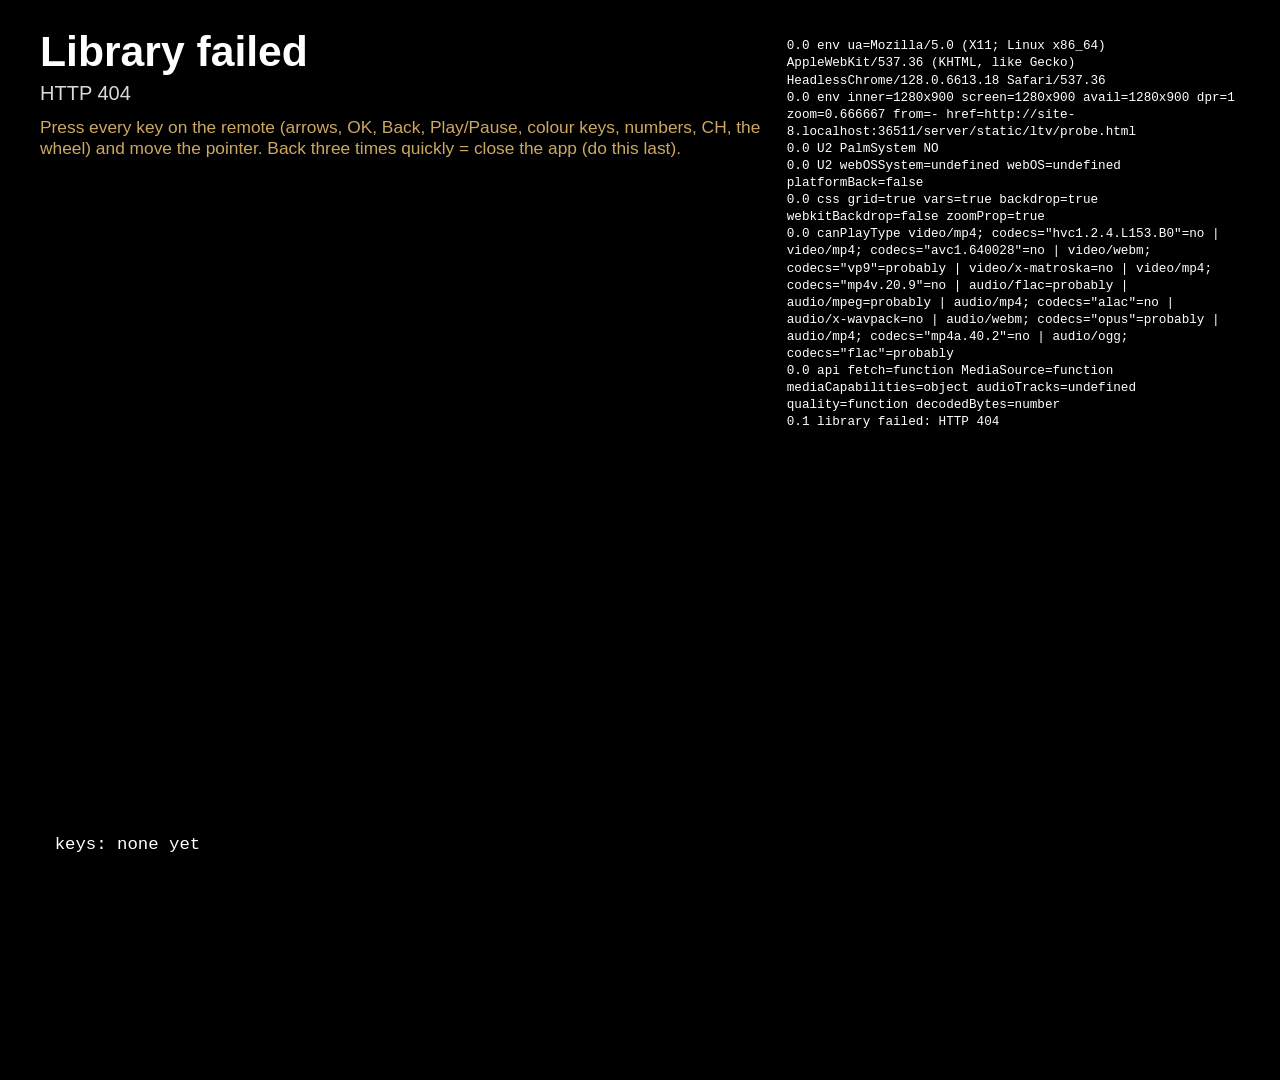
==== server/static/ltv/index.html @ d9e5473e "LTVPlayer P2: launcher IPK source (ltv/launcher: checks the server, one journal line, opens /static/" ====
<!doctype html>
<html>
<head>
<meta charset="utf-8">
<title>LTVPlayer</title>
<script>
// Until the app exists (phase P3) the launcher's target forwards to the device probe.
location.replace("probe.html" + location.search);
</script>
</head>
<body style="background:#0b0716"></body>
</html>
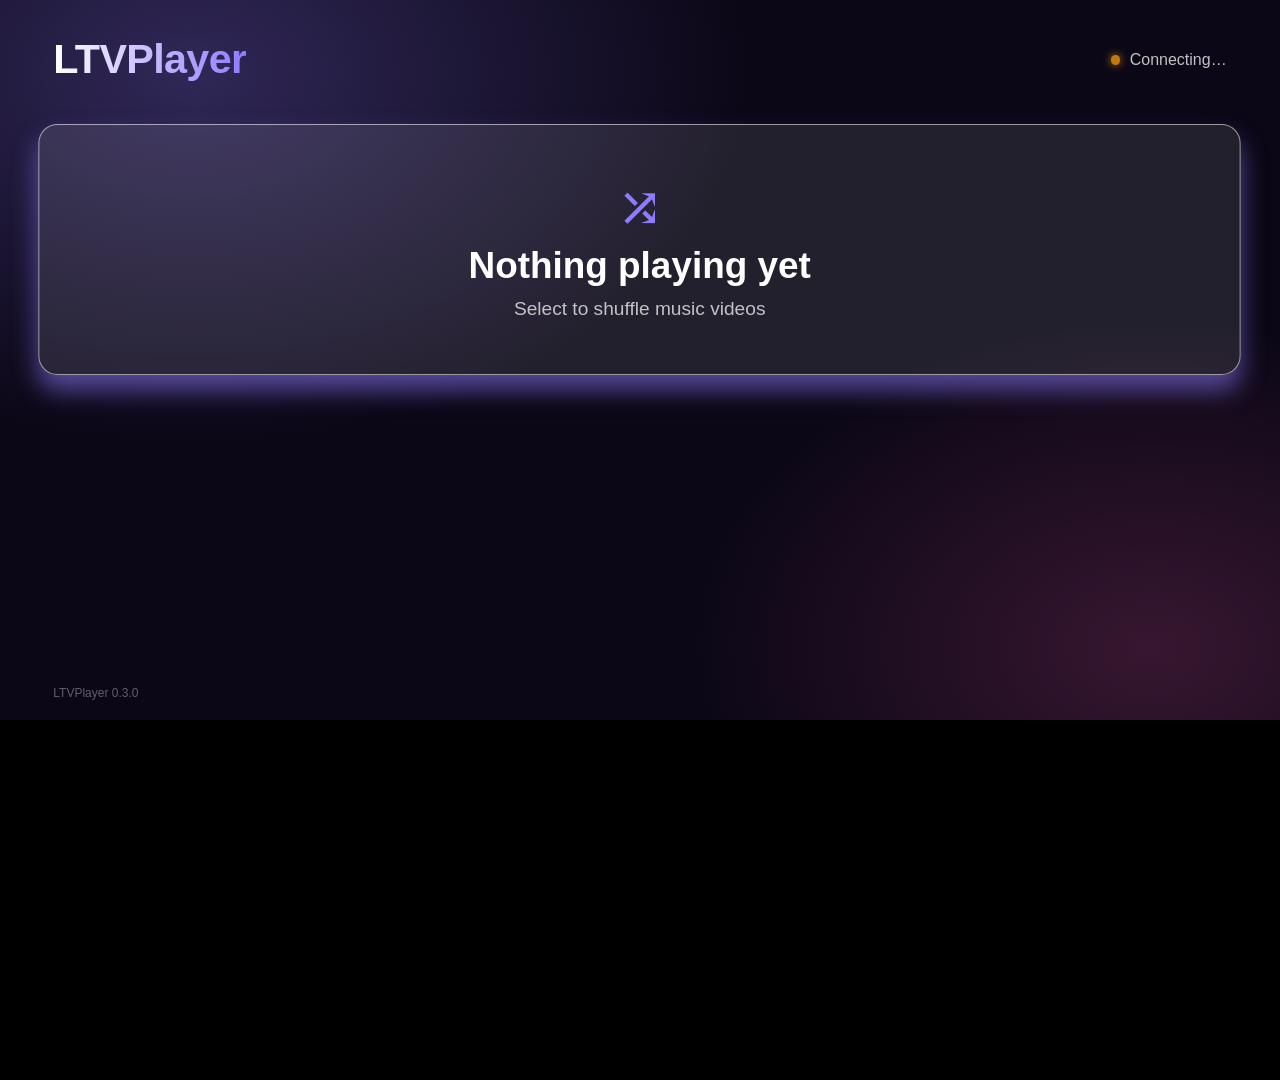
==== commit b46950c6: "LTVPlayer P3 (app 0.3.0): player engine + plain player screen. static/ltv/index.html is now the app " ====
--- a/server/static/ltv/index.html
+++ b/server/static/ltv/index.html
@@ -1,12 +1,17 @@
 <!doctype html>
-<html>
+<html lang="en">
 <head>
 <meta charset="utf-8">
+<meta name="viewport" content="width=1920, height=1080">
 <title>LTVPlayer</title>
-<script>
-// Until the app exists (phase P3) the launcher's target forwards to the device probe.
-location.replace("probe.html" + location.search);
-</script>
+<link rel="stylesheet" href="app.css">
+<script type="module" src="app.js"></script>
 </head>
-<body style="background:#0b0716"></body>
+<body>
+<video id="v" preload="auto" playsinline></video>
+<section id="player" class="screen"></section>
+<section id="home" class="screen"></section>
+<div id="capsule"></div>
+<div id="pill">Reconnecting…</div>
+</body>
 </html>
--- a/server/static/ltv/app.css
+++ b/server/static/ltv/app.css
@@ -0,0 +1,111 @@
+/* LTVPlayer, phase P3: plain Home + player on the 1920 x 1080 grid (plan 10.1). Animations use transform / opacity
+   only (plan 11.3). The Aurora design system, font and backdrop come in P4. */
+
+:root {
+  --ink: #fff;
+  --accent: #8f7bff;
+  --page: #0b0716;
+  font-family: "Nunito", "Varela Round", "Segoe UI", "Helvetica Neue", Arial, sans-serif;
+}
+
+* { box-sizing: border-box; margin: 0; padding: 0; }
+
+html, body {
+  width: 1920px; height: 1080px; overflow: hidden;
+  background: #000; color: var(--ink);
+  cursor: default; user-select: none;
+}
+
+#v {
+  position: fixed; left: 0; top: 0; width: 1920px; height: 1080px;
+  object-fit: contain; background: #000; z-index: 0;
+}
+
+.screen { position: fixed; inset: 0; width: 1920px; height: 1080px; z-index: 10; opacity: 0; visibility: hidden;
+          transition: opacity .25s ease, visibility 0s linear .25s; }
+body[data-screen="home"] #home, body[data-screen="player"] #player {
+  opacity: 1; visibility: visible; transition: opacity .25s ease, visibility 0s;
+}
+
+/* ---------------------------------------------------------------- Home (P3) */
+#home {
+  background:
+    radial-gradient(1200px 800px at 15% 10%, rgba(143, 123, 255, .28), transparent 70%),
+    radial-gradient(1000px 700px at 90% 90%, rgba(255, 92, 168, .18), transparent 70%),
+    var(--page);
+  padding: 40px 80px 70px;
+}
+.h-head { display: flex; align-items: center; justify-content: space-between; height: 100px; }
+.h-word {
+  font-size: 62px; font-weight: 900; letter-spacing: -1px;
+  background: linear-gradient(90deg, #fff, var(--accent)); -webkit-background-clip: text; background-clip: text; color: transparent;
+}
+.h-pill { display: flex; align-items: center; gap: 14px; font-size: 24px; opacity: .75; }
+.h-dot { width: 14px; height: 14px; border-radius: 50%; background: #ff9f0a; box-shadow: 0 0 12px #ff9f0a; }
+#home.online .h-dot { background: #30d158; box-shadow: 0 0 12px #30d158; }
+
+.h-card {
+  position: relative; margin-top: 50px; width: 1760px; height: 368px; border-radius: 28px; padding: 34px;
+  background: rgba(255, 255, 255, .10); border: 1px solid rgba(255, 255, 255, .14);
+  box-shadow: 0 8px 12px rgba(0, 0, 0, .35);
+}
+.h-card.focused { transform: scale(1.025); border: 2px solid rgba(255, 255, 255, .55);
+                  box-shadow: 0 22px 36px rgba(143, 123, 255, .55); }
+.h-empty { display: flex; flex-direction: column; align-items: center; justify-content: center; height: 100%; gap: 14px; }
+.h-shuffle { font-size: 80px; color: var(--accent); line-height: 1; }
+.h-etitle { font-size: 54px; font-weight: 800; }
+.h-esub { font-size: 28px; opacity: .72; }
+.h-now { display: none; height: 100%; gap: 40px; align-items: center; }
+#home.has-item .h-empty { display: none; }
+#home.has-item .h-now { display: flex; }
+.h-art { width: 533px; height: 300px; object-fit: cover; border-radius: 22px; background: rgba(255, 255, 255, .06); flex: none; }
+#home.song .h-art { width: 300px; }
+.h-text { flex: 1; min-width: 0; }
+.h-eyebrow { font-size: 22px; font-weight: 800; letter-spacing: 4px; color: var(--accent); }
+.h-title { font-size: 58px; font-weight: 800; line-height: 1.1; margin-top: 12px;
+           display: -webkit-box; -webkit-line-clamp: 2; -webkit-box-orient: vertical; overflow: hidden; }
+.h-artist { font-size: 28px; opacity: .72; margin-top: 8px; white-space: nowrap; overflow: hidden; text-overflow: ellipsis; }
+.h-prog { width: 640px; height: 7px; border-radius: 4px; background: rgba(255, 255, 255, .18); margin-top: 26px; overflow: hidden; }
+.h-fill { width: 100%; height: 100%; background: var(--accent); transform-origin: left; transform: scaleX(0); }
+.h-times { width: 640px; display: flex; justify-content: space-between; font-size: 22px; opacity: .6; margin-top: 10px; }
+.h-version { position: absolute; left: 80px; bottom: 30px; font-size: 18px; opacity: .35; }
+
+/* ---------------------------------------------------------------- Player (P3) */
+#player { background: transparent; }
+.p-cover { display: none; position: absolute; inset: 0; background: var(--page); align-items: flex-start; justify-content: center;
+           padding-top: 90px; }
+#player.song .p-cover { display: flex; }
+.p-cover img { width: 640px; height: 640px; object-fit: cover; border-radius: 30px;
+               box-shadow: 0 30px 80px rgba(143, 123, 255, .45); }
+.p-overlay { position: absolute; left: 0; right: 0; bottom: 0; height: 410px; opacity: 0; transition: opacity .35s ease; }
+#player.ov .p-overlay { opacity: 1; }
+.p-scrim { position: absolute; inset: 0; background: linear-gradient(to bottom, transparent, rgba(0, 0, 0, .78) 55%); }
+.p-info { position: absolute; left: 80px; right: 80px; bottom: 170px; display: flex; align-items: flex-end; gap: 30px; }
+.p-thumb { height: 120px; max-width: 213px; border-radius: 14px; object-fit: cover; flex: none; }
+#player.song .p-thumb { display: none; }
+.p-text { flex: 1; min-width: 0; }
+.p-title { font-size: 44px; font-weight: 800; white-space: nowrap; overflow: hidden; text-overflow: ellipsis; }
+.p-artist { font-size: 28px; opacity: .8; margin-top: 6px; white-space: nowrap; overflow: hidden; text-overflow: ellipsis; }
+.p-badges { margin-top: 12px; display: flex; gap: 10px; flex-wrap: nowrap; overflow: hidden; height: 36px; }
+.chip { font-size: 20px; font-weight: 700; padding: 4px 14px; border-radius: 10px; background: rgba(255, 255, 255, .16); white-space: nowrap; }
+.p-state { font-size: 48px; width: 70px; text-align: center; opacity: .9; }
+.p-bar { position: absolute; left: 80px; width: 1760px; bottom: 120px; height: 8px; border-radius: 4px; background: rgba(255, 255, 255, .22); }
+.p-fill { position: absolute; inset: 0; border-radius: 4px; background: var(--accent); transform-origin: left; transform: scaleX(0);
+          box-shadow: 0 0 14px rgba(143, 123, 255, .8); }
+.p-knob { position: absolute; left: -9px; top: -5px; width: 18px; height: 18px; border-radius: 50%; background: #fff; }
+.p-times { position: absolute; left: 80px; right: 80px; bottom: 70px; display: flex; justify-content: space-between;
+           font-size: 26px; opacity: .85; }
+.p-next { opacity: .75; max-width: 1200px; white-space: nowrap; overflow: hidden; text-overflow: ellipsis; }
+
+/* ---------------------------------------------------------------- capsule, pill */
+#capsule {
+  position: fixed; top: 50px; left: 50%; transform: translateX(-50%); z-index: 50; max-width: 1400px;
+  padding: 16px 36px; border-radius: 40px; font-size: 28px; font-weight: 700; white-space: nowrap; overflow: hidden;
+  text-overflow: ellipsis; background: rgba(20, 16, 32, .88); opacity: 0; transition: opacity .3s ease;
+}
+#capsule.on { opacity: 1; }
+#pill {
+  position: fixed; top: 50px; right: 80px; z-index: 50; padding: 10px 26px; border-radius: 30px; font-size: 24px;
+  background: rgba(255, 159, 10, .9); color: #000; font-weight: 700; opacity: 0; transition: opacity .3s ease;
+}
+#pill.on { opacity: 1; }
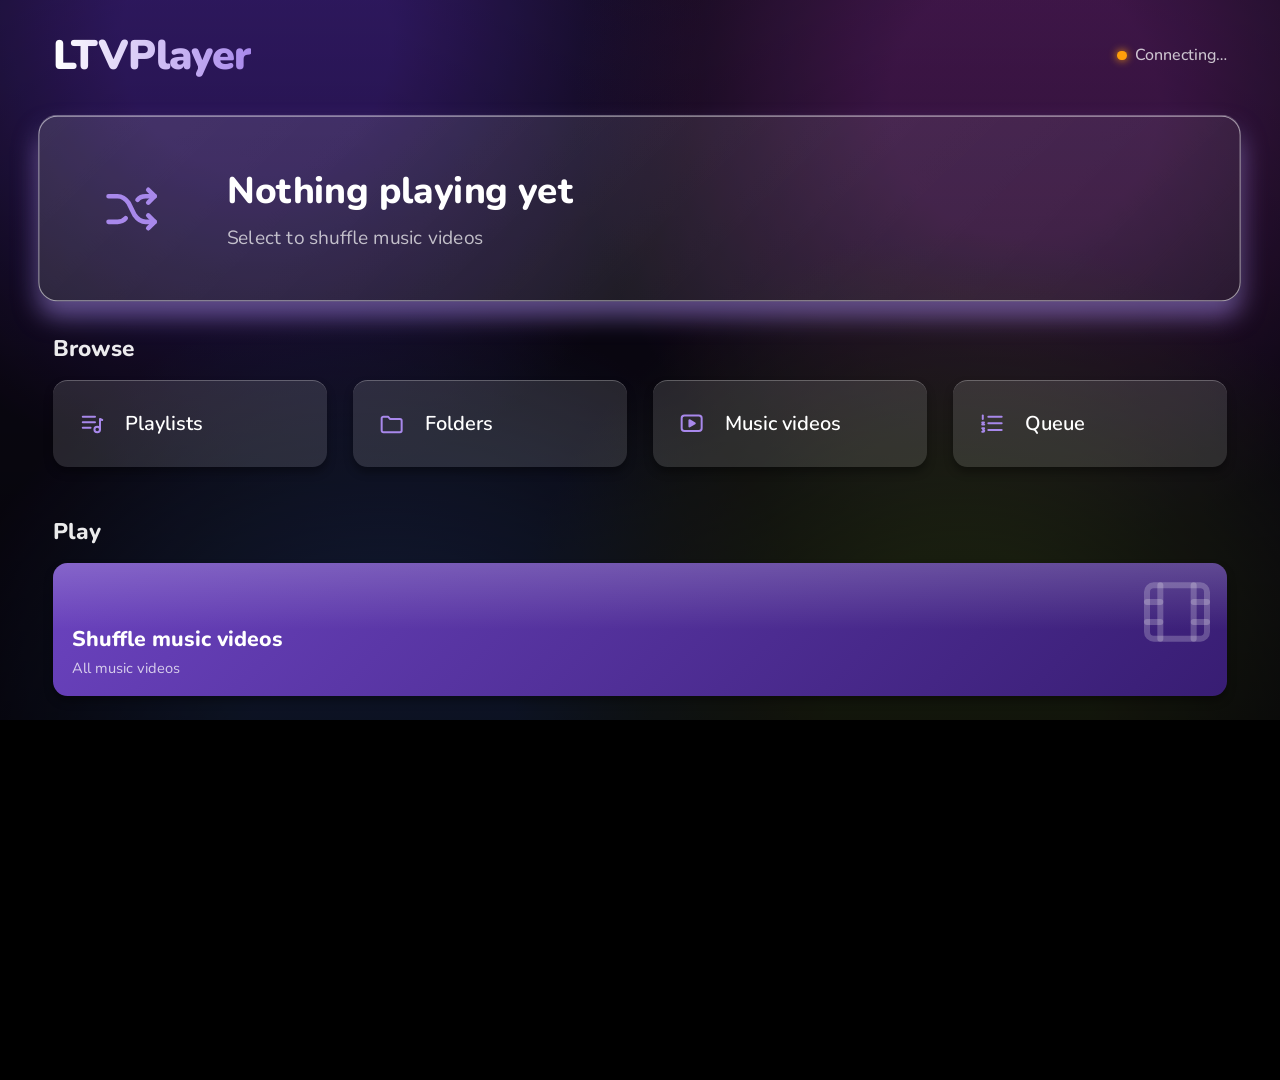
==== commit f4a0816d: "LTVPlayer 0.5.0 (P5): list screens + Queue. views/lists.js: a stack of list screens (Back pops with " ====
--- a/server/static/ltv/index.html
+++ b/server/static/ltv/index.html
@@ -11,6 +11,7 @@
 <video id="v" preload="auto" playsinline></video>
 <section id="player" class="screen"></section>
 <section id="home" class="screen"></section>
+<section id="lists" class="screen"></section>
 <div id="capsule"></div>
 <div id="pill">Reconnecting…</div>
 </body>
--- a/server/static/ltv/app.css
+++ b/server/static/ltv/app.css
@@ -1,11 +1,37 @@
-/* LTVPlayer, phase P3: plain Home + player on the 1920 x 1080 grid (plan 10.1). Animations use transform / opacity
-   only (plan 11.3). The Aurora design system, font and backdrop come in P4. */
+/* LTVPlayer, Aurora look on the 1920 x 1080 grid (plan 10.1-10.4, 11). Sizes are the Apple TV app's points.
+   Animations use transform / opacity only (plan 11.3): the focus glow is a pre-drawn pseudo-element whose opacity changes.
+   The cover colours arrive as CSS variables (palette.js); they are registered below so they cross-fade (1.2 s). */
+
+@font-face {
+  font-family: "Nunito"; font-style: normal; font-weight: 400 900; font-display: swap;
+  src: url(fonts/nunito-latin-ext.woff2) format("woff2");
+  unicode-range: U+0100-02BA, U+02BD-02C5, U+02C7-02CC, U+02CE-02D7, U+02DD-02FF, U+0304, U+0308, U+0329, U+1D00-1DBF,
+                 U+1E00-1E9F, U+1EF2-1EFF, U+2020, U+20A0-20AB, U+20AD-20C4, U+2113, U+2C60-2C7F, U+A720-A7FF;
+}
+@font-face {
+  font-family: "Nunito"; font-style: normal; font-weight: 400 900; font-display: swap;
+  src: url(fonts/nunito-latin.woff2) format("woff2");
+  unicode-range: U+0000-00FF, U+0131, U+0152-0153, U+02BB-02BC, U+02C6, U+02DA, U+02DC, U+0304, U+0308, U+0329,
+                 U+2000-206F, U+20AC, U+2122, U+2191, U+2193, U+2212, U+2215, U+FEFF, U+FFFD;
+}
+
+@property --accent { syntax: "<color>"; inherits: true; initial-value: #a78bfa; }
+@property --accent-55 { syntax: "<color>"; inherits: true; initial-value: rgba(167, 139, 250, .55); }
+@property --vib75 { syntax: "<color>"; inherits: true; initial-value: #7d68bf; }
+@property --base { syntax: "<color>"; inherits: true; initial-value: #120a1a; }
+@property --t0 { syntax: "<color>"; inherits: true; initial-value: #3f1d73; }
+@property --t1 { syntax: "<color>"; inherits: true; initial-value: #3b1e59; }
+@property --t2 { syntax: "<color>"; inherits: true; initial-value: #2a1c66; }
+@property --t3 { syntax: "<color>"; inherits: true; initial-value: #3f3f20; }
 
 :root {
   --ink: #fff;
-  --accent: #8f7bff;
-  --page: #0b0716;
-  font-family: "Nunito", "Varela Round", "Segoe UI", "Helvetica Neue", Arial, sans-serif;
+  --corner: 22px;
+  --spring: cubic-bezier(.2, 1.3, .4, 1);
+  font-family: "Nunito", "Segoe UI", "Helvetica Neue", Arial, sans-serif;
+  transition-property: --accent, --accent-55, --vib75, --base, --t0, --t1, --t2, --t3;
+  transition-duration: 1.2s;
+  transition-timing-function: ease-in-out;
 }
 
 * { box-sizing: border-box; margin: 0; padding: 0; }
@@ -22,61 +48,234 @@
 }
 
 .screen { position: fixed; inset: 0; width: 1920px; height: 1080px; z-index: 10; opacity: 0; visibility: hidden;
-          transition: opacity .25s ease, visibility 0s linear .25s; }
-body[data-screen="home"] #home, body[data-screen="player"] #player {
+          transition: opacity .25s ease, visibility 0s linear .25s; overflow: hidden; }
+body[data-screen="home"] #home, body[data-screen="player"] #player, body[data-screen="lists"] #lists {
   opacity: 1; visibility: visible; transition: opacity .25s ease, visibility 0s;
 }
-
-/* ---------------------------------------------------------------- Home (P3) */
-#home {
-  background:
-    radial-gradient(1200px 800px at 15% 10%, rgba(143, 123, 255, .28), transparent 70%),
-    radial-gradient(1000px 700px at 90% 90%, rgba(255, 92, 168, .18), transparent 70%),
-    var(--page);
-  padding: 40px 80px 70px;
-}
-.h-head { display: flex; align-items: center; justify-content: space-between; height: 100px; }
+.ico { display: block; flex: none; }
+
+/* ---------------------------------------------------------------- Aurora backdrop (backdrop.js) */
+.backdrop { position: absolute; inset: 0; overflow: hidden; background: var(--base); }
+.bd-field { position: absolute; border-radius: 50%; opacity: .95; }
+.bd-f0 { animation: drift0 47s ease-in-out infinite alternate; }
+.bd-f1 { animation: drift1 59s ease-in-out infinite alternate; }
+.bd-f2 { animation: drift2 41s ease-in-out infinite alternate; }
+.bd-f3 { animation: drift3 67s ease-in-out infinite alternate; }
+.backdrop.still .bd-field { animation-play-state: paused; }
+@keyframes drift0 { from { transform: translate(0, 0) scale(1); } to { transform: translate(260px, 160px) scale(1.12); } }
+@keyframes drift1 { from { transform: translate(0, 0) scale(1.05); } to { transform: translate(-300px, 120px) scale(.92); } }
+@keyframes drift2 { from { transform: translate(0, 0) scale(.95); } to { transform: translate(220px, -180px) scale(1.1); } }
+@keyframes drift3 { from { transform: translate(0, 0) scale(1); } to { transform: translate(-240px, -140px) scale(1.08); } }
+.bd-shade { position: absolute; inset: 0;
+            background: linear-gradient(to bottom, rgba(0, 0, 0, .10), rgba(0, 0, 0, .35) 50%, rgba(0, 0, 0, .62)); }
+.bd-dim { position: absolute; inset: 0; background: #000; }
+
+/* ---------------------------------------------------------------- focus look (TileButtonStyle, Aurora) */
+.tile, .hero {
+  position: relative; flex: none; border-radius: var(--corner);
+  box-shadow: 0 8px 12px rgba(0, 0, 0, .35);
+  transition: transform .32s var(--spring);
+}
+.tile::before, .hero::before {   /* 2 px white 55 % border */
+  content: ""; position: absolute; inset: 0; border-radius: inherit; border: 2px solid rgba(255, 255, 255, .55);
+  opacity: 0; transition: opacity .2s ease; z-index: 3; pointer-events: none;
+}
+.tile::after, .hero::after {     /* accent glow, y 22, blur 36 */
+  content: ""; position: absolute; inset: 0; border-radius: inherit; box-shadow: 0 22px 36px var(--accent-55);
+  opacity: 0; transition: opacity .25s ease; z-index: -1; pointer-events: none;
+}
+.tile.focused { transform: scale(1.08); z-index: 2; }
+.hero.focused { transform: scale(1.025); z-index: 2; }
+.tile.focused::before, .tile.focused::after, .hero.focused::before, .hero.focused::after { opacity: 1; }
+.tile.pressed, .hero.pressed { transform: scale(.97); transition: transform .12s ease-out; }
+
+/* ---------------------------------------------------------------- Home page */
+#home { background: #000; }
+.h-bd { position: absolute; inset: 0; }
+.h-page { position: relative; padding: 40px 80px 70px; transition: transform .35s cubic-bezier(.25, .8, .25, 1); }
+.h-head { display: flex; align-items: center; justify-content: space-between; height: 86px; }
 .h-word {
-  font-size: 62px; font-weight: 900; letter-spacing: -1px;
+  font-size: 62px; font-weight: 900; letter-spacing: -1px; line-height: 1.1;
   background: linear-gradient(90deg, #fff, var(--accent)); -webkit-background-clip: text; background-clip: text; color: transparent;
 }
-.h-pill { display: flex; align-items: center; gap: 14px; font-size: 24px; opacity: .75; }
+.h-pill { display: flex; align-items: center; gap: 12px; font-size: 24px; font-weight: 500; }
+.h-pill .h-conn { opacity: .75; }
 .h-dot { width: 14px; height: 14px; border-radius: 50%; background: #ff9f0a; box-shadow: 0 0 12px #ff9f0a; }
 #home.online .h-dot { background: #30d158; box-shadow: 0 0 12px #30d158; }
-
-.h-card {
-  position: relative; margin-top: 50px; width: 1760px; height: 368px; border-radius: 28px; padding: 34px;
-  background: rgba(255, 255, 255, .10); border: 1px solid rgba(255, 255, 255, .14);
-  box-shadow: 0 8px 12px rgba(0, 0, 0, .35);
-}
-.h-card.focused { transform: scale(1.025); border: 2px solid rgba(255, 255, 255, .55);
-                  box-shadow: 0 22px 36px rgba(143, 123, 255, .55); }
-.h-empty { display: flex; flex-direction: column; align-items: center; justify-content: center; height: 100%; gap: 14px; }
-.h-shuffle { font-size: 80px; color: var(--accent); line-height: 1; }
-.h-etitle { font-size: 54px; font-weight: 800; }
-.h-esub { font-size: 28px; opacity: .72; }
-.h-now { display: none; height: 100%; gap: 40px; align-items: center; }
-#home.has-item .h-empty { display: none; }
-#home.has-item .h-now { display: flex; }
-.h-art { width: 533px; height: 300px; object-fit: cover; border-radius: 22px; background: rgba(255, 255, 255, .06); flex: none; }
-#home.song .h-art { width: 300px; }
-.h-text { flex: 1; min-width: 0; }
-.h-eyebrow { font-size: 22px; font-weight: 800; letter-spacing: 4px; color: var(--accent); }
-.h-title { font-size: 58px; font-weight: 800; line-height: 1.1; margin-top: 12px;
-           display: -webkit-box; -webkit-line-clamp: 2; -webkit-box-orient: vertical; overflow: hidden; }
-.h-artist { font-size: 28px; opacity: .72; margin-top: 8px; white-space: nowrap; overflow: hidden; text-overflow: ellipsis; }
-.h-prog { width: 640px; height: 7px; border-radius: 4px; background: rgba(255, 255, 255, .18); margin-top: 26px; overflow: hidden; }
-.h-fill { width: 100%; height: 100%; background: var(--accent); transform-origin: left; transform: scaleX(0); }
-.h-times { width: 640px; display: flex; justify-content: space-between; font-size: 22px; opacity: .6; margin-top: 10px; }
-.h-version { position: absolute; left: 80px; bottom: 30px; font-size: 18px; opacity: .35; }
+.h-sec { margin-top: 50px; }
+.h-version { margin-top: 56px; font-size: 18px; opacity: .35; }
+
+/* hero (HeroCard / idle card) */
+.hero {
+  width: 1760px; min-height: 368px; padding: 34px; border-radius: 28px; display: flex; align-items: center; gap: 46px;
+  background: linear-gradient(135deg, rgba(255, 255, 255, .13), rgba(255, 255, 255, .06));
+  border-top: 1px solid rgba(255, 255, 255, .22);
+}
+.hero.idle { gap: 40px; padding: 36px; min-height: 0; }
+.hero-shuffle { width: 200px; height: 200px; display: flex; align-items: center; justify-content: center; color: var(--accent); }
+.hero-etitle { font-size: 54px; font-weight: 800; }
+.hero-esub { font-size: 28px; opacity: .7; margin-top: 12px; }
+.hero-art { position: relative; flex: none; width: 533px; height: 300px; }
+.hero-art img, .hero-art .th { width: 100%; height: 100%; object-fit: cover; border-radius: var(--corner); }
+.hero.song .hero-art { width: 300px; transition: transform .5s var(--spring); transform: scale(.94); }
+.hero.song.playing .hero-art { transform: scale(1); }
+.hero.song .hero-art img, .hero.song .hero-art .th { box-shadow: 0 0 40px var(--accent-55); }
+.hero-badge { position: absolute; right: 14px; bottom: 14px; opacity: .85; }
+.hero-text { flex: 0 1 700px; min-width: 0; display: flex; flex-direction: column; gap: 12px; }
+.hero-eyebrow { display: flex; align-items: center; gap: 14px; font-size: 22px; font-weight: 800; letter-spacing: 4px; color: var(--accent); }
+.hero-title { font-size: 58px; font-weight: 800; line-height: 1.12;
+              display: -webkit-box; -webkit-line-clamp: 2; -webkit-box-orient: vertical; overflow: hidden; overflow-wrap: anywhere; }
+.hero-artist { font-size: 28px; opacity: .72; white-space: nowrap; overflow: hidden; text-overflow: ellipsis; }
+.hero-prog { width: 640px; height: 7px; border-radius: 4px; background: rgba(255, 255, 255, .18); margin-top: 8px; }
+.hero-fill { width: 100%; height: 100%; border-radius: 4px; background: var(--accent); transform-origin: left; transform: scaleX(0);
+             box-shadow: 0 0 12px var(--accent); transition: transform .5s linear; }
+.hero-times { width: 640px; display: flex; justify-content: space-between; font-size: 22px; font-weight: 500; opacity: .6;
+              font-variant-numeric: tabular-nums; }
+.hero-next { flex: none; width: 420px; margin-left: auto; padding-left: 20px; border-left: 1.5px solid rgba(255, 255, 255, .12);
+             display: flex; flex-direction: column; gap: 16px; }
+.hero-nlabel { font-size: 20px; font-weight: 800; letter-spacing: 4px; opacity: .6; }
+.hero-nrow { display: flex; align-items: center; gap: 16px; min-width: 0; }
+.hero-nrow .th { height: 54px; width: 54px; border-radius: 8px; object-fit: cover; flex: none; }
+.hero-nrow .th.wide { width: 96px; }
+.hero-nrow .th.ph .ico { width: 26px; height: 26px; }
+.hero-ntext { min-width: 0; }
+.hero-ntitle { font-size: 22px; font-weight: 600; white-space: nowrap; overflow: hidden; text-overflow: ellipsis; }
+.hero-nartist { font-size: 18px; opacity: .6; white-space: nowrap; overflow: hidden; text-overflow: ellipsis; margin-top: 3px; }
+
+/* equalizer bars: move only while playing */
+.eq { display: inline-flex; align-items: flex-end; gap: 3px; height: 24px; }
+.eq i { width: 5px; height: 24px; border-radius: 3px; background: var(--accent); transform-origin: bottom; transform: scaleY(.22);
+        animation: eq 1s ease-in-out infinite alternate; animation-play-state: paused; }
+.eq i:nth-child(2) { animation-duration: .74s; animation-delay: -.3s; }
+.eq i:nth-child(3) { animation-duration: .58s; animation-delay: -.5s; }
+.eq i:nth-child(4) { animation-duration: .86s; animation-delay: -.2s; }
+.eq i:nth-child(5) { animation-duration: .66s; animation-delay: -.7s; }
+.hero.playing .eq i { animation-play-state: running; }
+@keyframes eq { from { transform: scaleY(.28); } to { transform: scaleY(1); } }
+
+/* shelves */
+.shelf { margin-top: 50px; }
+.shelf-title { font-size: 34px; font-weight: 800; opacity: .92; margin-bottom: 0; }
+.track-wrap { position: relative; width: 1760px; }
+.track { position: relative; display: flex; gap: 40px; width: max-content; padding: 24px 0;
+         transition: transform .35s cubic-bezier(.25, .8, .25, 1); }
+
+.th { display: block; background: rgba(255, 255, 255, .06); }
+.th.ph { display: flex; align-items: center; justify-content: center; color: rgba(255, 255, 255, .22); }
+img.th.broken { visibility: hidden; }
+.fade { position: absolute; inset: 0; border-radius: inherit; pointer-events: none; }
+.cap { position: absolute; left: 0; right: 0; bottom: 0; }
+.cap-t { font-weight: 800; white-space: nowrap; overflow: hidden; text-overflow: ellipsis; }
+.cap-t.two { white-space: normal; display: -webkit-box; -webkit-line-clamp: 2; -webkit-box-orient: vertical; overflow-wrap: anywhere; }
+.cap-s { opacity: .75; white-space: nowrap; overflow: hidden; text-overflow: ellipsis; margin-top: 4px; }
+
+/* Browse: glass tiles 410 x 130 */
+.tile.browse {
+  width: 410px; height: 130px; padding: 0 30px; display: flex; align-items: center; gap: 22px;
+  background: rgba(255, 255, 255, .12); border-top: 1px solid rgba(255, 255, 255, .25);
+  font-size: 30px; font-weight: 600;
+}
+.tile.browse .ico { color: var(--accent); width: 56px; }
+
+/* For you / Playlists cards 280 x 280 */
+.tile.card { width: 280px; height: 280px; }
+.tile.card > .th, .tile.card > .mosaic { width: 280px; height: 280px; border-radius: var(--corner); object-fit: cover; }
+.mosaic { display: grid; grid-template-columns: 1fr 1fr; overflow: hidden; }
+.mosaic .th { width: 140px; height: 140px; object-fit: cover; }
+.mosaic .th.ph .ico { width: 40px; height: 40px; }
+.tile.card .fade { background: linear-gradient(to bottom, transparent 50%, rgba(0, 0, 0, .88)); }
+.tile.card .cap { padding: 20px; }
+.tile.card .cap-t { font-size: 26px; line-height: 1.15; }
+.tile.card .cap-s { font-size: 18px; }
+
+/* Music videos posters 400 x 225 */
+.tile.poster { width: 400px; height: 225px; }
+.tile.poster > .th { width: 400px; height: 225px; border-radius: var(--corner); object-fit: cover; }
+.tile.poster .fade { background: linear-gradient(to bottom, transparent 50%, rgba(0, 0, 0, .85)); }
+.tile.poster .cap { padding: 18px; }
+.tile.poster .cap-t { font-size: 24px; font-weight: 600; }
+.tile.poster .cap-s { font-size: 19px; }
+
+/* Play: ActionTile gradients from the palette */
+.tile.action { height: 200px; overflow: visible; }
+.tile.action.v0 { background: linear-gradient(135deg, var(--vib75), var(--t0)); }
+.tile.action.v1 { background: linear-gradient(135deg, var(--t1), var(--t3)); }
+.tile.action.v2 { background: linear-gradient(135deg, var(--t3), var(--t2)); }
+.tile.action .sheen { position: absolute; inset: 0; border-radius: inherit;
+                      background: linear-gradient(to bottom, rgba(255, 255, 255, .18), transparent 50%); }
+.tile.action .ico.big { position: absolute; top: 14px; right: 14px; color: rgba(255, 255, 255, .22); }
+.tile.action .cap { padding: 28px; }
+.act-t { font-size: 32px; font-weight: 800; }
+.act-s { font-size: 22px; opacity: .75; margin-top: 6px; }
+
+/* pointer mode: edge chevrons on shelves that can scroll */
+.chev { position: absolute; top: 50%; width: 64px; height: 64px; margin-top: -32px; border-radius: 50%; z-index: 4;
+        display: none; align-items: center; justify-content: center; background: rgba(0, 0, 0, .55); color: #fff; }
+.chev-l { left: -72px; }
+.chev-r { right: -72px; }
+body.pointer .shelf.can-left .chev-l, body.pointer .shelf.can-right .chev-r { display: flex; }
+.chev.focused { background: var(--accent); color: #000; }
+
+/* ---------------------------------------------------------------- list screens (P5, plan 10.5 / 10.7) */
+#lists { background: #000; }
+.l-bd { position: absolute; inset: 0; }
+.l-screen { position: absolute; inset: 0; }
+.l-screen.hidden { display: none; }
+.l-page { position: relative; padding: 40px 80px 70px; transition: transform .35s cubic-bezier(.25, .8, .25, 1); }
+.l-head { margin-bottom: 30px; }
+.l-title { font-size: 58px; font-weight: 800; line-height: 1.15; white-space: nowrap; overflow: hidden; text-overflow: ellipsis; }
+.l-count { font-size: 26px; opacity: .6; margin-top: 6px; min-height: 34px; white-space: nowrap; overflow: hidden; text-overflow: ellipsis; }
+.l-sec + .l-sec { margin-top: 26px; }
+.l-h { font-size: 34px; font-weight: 800; opacity: .92; }
+.l-text { font-size: 26px; opacity: .65; display: flex; align-items: center; min-height: 76px; }
+.grid { position: relative; display: flex; flex-wrap: wrap; gap: 40px; padding: 24px 0; width: 1760px; }
+.tile.poster.grid { width: 410px; height: 231px; }
+.tile.poster.grid > .th { width: 410px; height: 231px; }
+
+/* virtualised rows: absolutely placed by top (the focus lift is a transform) */
+.l-rows { position: relative; width: 1760px; }
+.l-rows > *, .l-rows > .row { position: absolute; left: 0; width: 1760px; }
+.l-header { height: 84px; display: flex; align-items: flex-end; padding: 0 0 14px 4px; font-size: 30px; font-weight: 800; opacity: .92; }
+
+.row {
+  position: relative; width: 1760px; height: 84px; padding: 0 26px; border-radius: 18px;
+  display: flex; align-items: center; gap: 22px;
+  transition: transform .32s var(--spring), background-color .2s ease;
+}
+.row.focused { transform: scale(1.02); background: rgba(255, 255, 255, .14); box-shadow: 0 10px 24px rgba(0, 0, 0, .35);
+               border-top: 1px solid rgba(255, 255, 255, .25); z-index: 2; }
+.row.pressed { transform: scale(.98); transition: transform .12s ease-out; }
+.row.dim { opacity: .45; }
+.row.now .r-title { font-weight: 800; }
+.r-num { flex: none; width: 70px; text-align: right; font-size: 24px; opacity: .55; font-variant-numeric: tabular-nums; }
+.r-th { position: relative; flex: none; width: 96px; height: 54px; display: flex; align-items: center; }
+.r-th .th { height: 54px; border-radius: 8px; object-fit: cover; }
+.r-th.wide .th { width: 96px; }
+.r-th.sq .th { width: 54px; }
+.r-th .th.ph .ico { width: 26px; height: 26px; }
+.r-th.sym { color: var(--accent); padding-left: 7px; }
+.r-now { position: absolute; left: 0; top: 0; height: 54px; border-radius: 8px; background: rgba(0, 0, 0, .45);
+         display: flex; align-items: center; justify-content: center; }
+.r-th.wide .r-now { width: 96px; }
+.r-th.sq .r-now { width: 54px; }
+.r-now .eq { height: 22px; gap: 2px; }
+.r-now .eq i { width: 3px; height: 22px; background: #fff; }
+#lists.playing .r-now .eq i { animation-play-state: running; }
+.r-text { flex: 1; min-width: 0; }
+.r-title { font-size: 28px; font-weight: 600; white-space: nowrap; overflow: hidden; text-overflow: ellipsis; }
+.r-sub { display: flex; align-items: center; gap: 10px; font-size: 22px; margin-top: 2px; white-space: nowrap; overflow: hidden; }
+.r-subt { opacity: .6; overflow: hidden; text-overflow: ellipsis; flex: 0 1 auto; min-width: 0; }
+.r-subt:empty { display: none; }
+.r-chip { flex: none; font-size: 16px; font-weight: 700; padding: 1px 10px; border-radius: 8px; background: rgba(255, 255, 255, .14); opacity: .8; }
+.r-right { flex: none; font-size: 22px; opacity: .6; font-variant-numeric: tabular-nums; }
+.r-love { color: var(--accent); margin-right: 14px; }
 
 /* ---------------------------------------------------------------- Player (P3) */
 #player { background: transparent; }
-.p-cover { display: none; position: absolute; inset: 0; background: var(--page); align-items: flex-start; justify-content: center;
+.p-cover { display: none; position: absolute; inset: 0; background: var(--base); align-items: flex-start; justify-content: center;
            padding-top: 90px; }
 #player.song .p-cover { display: flex; }
-.p-cover img { width: 640px; height: 640px; object-fit: cover; border-radius: 30px;
-               box-shadow: 0 30px 80px rgba(143, 123, 255, .45); }
+.p-cover img { width: 640px; height: 640px; object-fit: cover; border-radius: 30px; box-shadow: 0 30px 80px var(--accent-55); }
 .p-overlay { position: absolute; left: 0; right: 0; bottom: 0; height: 410px; opacity: 0; transition: opacity .35s ease; }
 #player.ov .p-overlay { opacity: 1; }
 .p-scrim { position: absolute; inset: 0; background: linear-gradient(to bottom, transparent, rgba(0, 0, 0, .78) 55%); }
@@ -91,10 +290,10 @@
 .p-state { font-size: 48px; width: 70px; text-align: center; opacity: .9; }
 .p-bar { position: absolute; left: 80px; width: 1760px; bottom: 120px; height: 8px; border-radius: 4px; background: rgba(255, 255, 255, .22); }
 .p-fill { position: absolute; inset: 0; border-radius: 4px; background: var(--accent); transform-origin: left; transform: scaleX(0);
-          box-shadow: 0 0 14px rgba(143, 123, 255, .8); }
+          box-shadow: 0 0 14px var(--accent); }
 .p-knob { position: absolute; left: -9px; top: -5px; width: 18px; height: 18px; border-radius: 50%; background: #fff; }
 .p-times { position: absolute; left: 80px; right: 80px; bottom: 70px; display: flex; justify-content: space-between;
-           font-size: 26px; opacity: .85; }
+           font-size: 26px; opacity: .85; font-variant-numeric: tabular-nums; }
 .p-next { opacity: .75; max-width: 1200px; white-space: nowrap; overflow: hidden; text-overflow: ellipsis; }
 
 /* ---------------------------------------------------------------- capsule, pill */
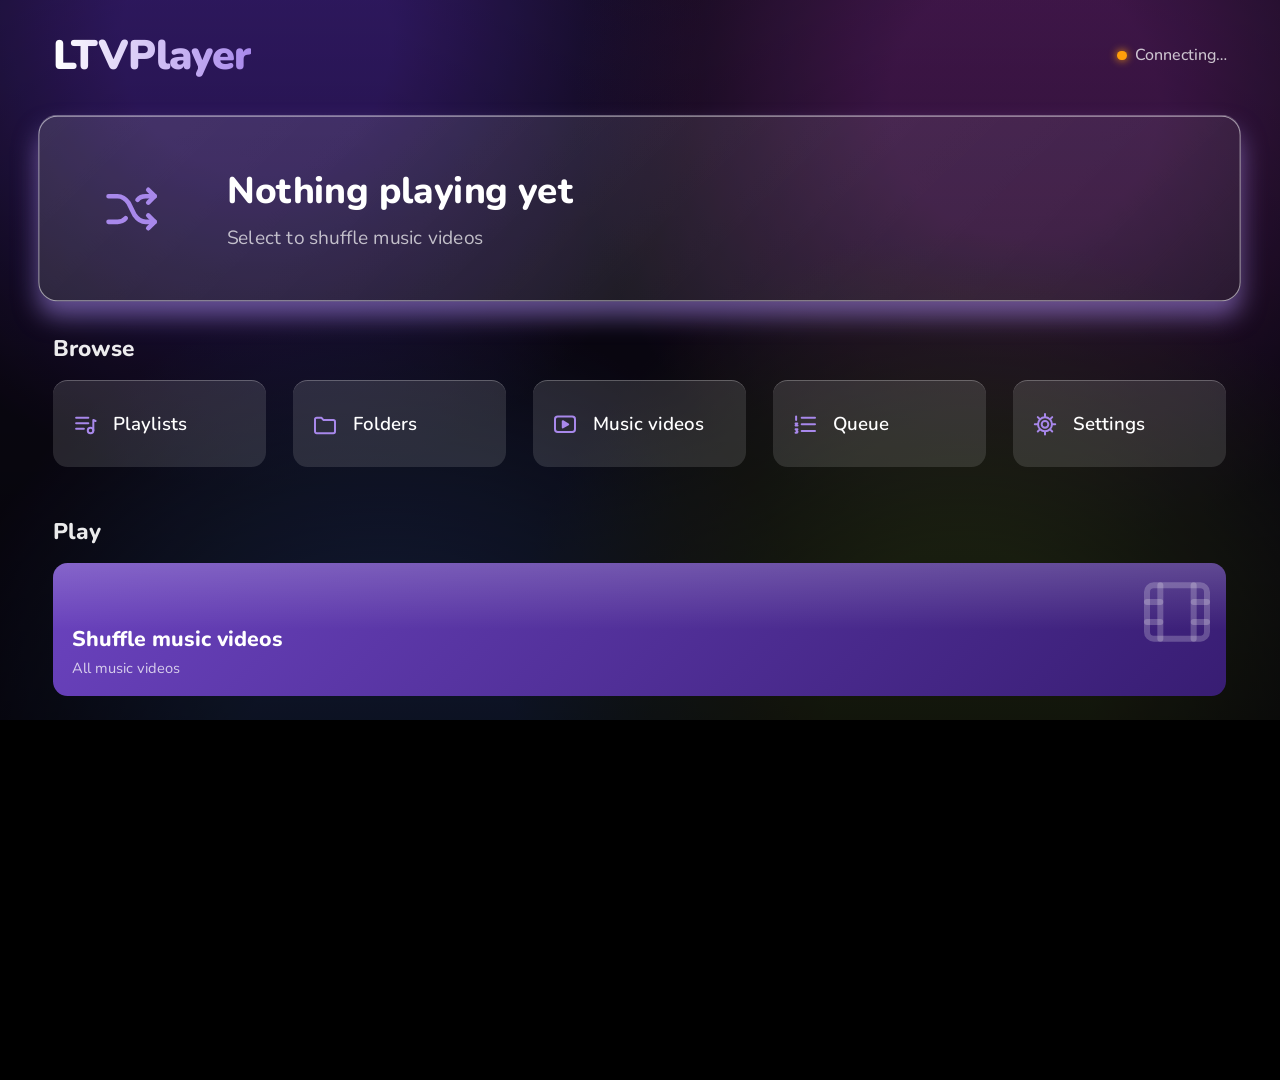
==== commit de1316d0: "Server 0.33.0 + LTVPlayer 0.6.0 (P5b): Settings, lyrics, quick menu, Stop, headphones. Server: ltv i" ====
--- a/server/static/ltv/index.html
+++ b/server/static/ltv/index.html
@@ -14,5 +14,7 @@
 <section id="lists" class="screen"></section>
 <div id="capsule"></div>
 <div id="pill">Reconnecting…</div>
+<div id="prompt"><div class="pr-box"><div class="pr-t"></div><input type="text" maxlength="40" autocomplete="off" spellcheck="false">
+<div class="pr-h">OK saves · Back cancels</div></div></div>
 </body>
 </html>
--- a/server/static/ltv/app.css
+++ b/server/static/ltv/app.css
@@ -61,7 +61,8 @@
 .bd-f1 { animation: drift1 59s ease-in-out infinite alternate; }
 .bd-f2 { animation: drift2 41s ease-in-out infinite alternate; }
 .bd-f3 { animation: drift3 67s ease-in-out infinite alternate; }
-.backdrop.still .bd-field { animation-play-state: paused; }
+.backdrop.still .bd-field, body.moving .bd-field { animation-play-state: paused; }   /* still during a move (R1) */
+body.no-fx .bd-field { animation: none; }   /* Settings → Theme → Theme effects off */
 @keyframes drift0 { from { transform: translate(0, 0) scale(1); } to { transform: translate(260px, 160px) scale(1.12); } }
 @keyframes drift1 { from { transform: translate(0, 0) scale(1.05); } to { transform: translate(-300px, 120px) scale(.92); } }
 @keyframes drift2 { from { transform: translate(0, 0) scale(.95); } to { transform: translate(220px, -180px) scale(1.1); } }
@@ -71,19 +72,21 @@
 .bd-dim { position: absolute; inset: 0; background: #000; }
 
 /* ---------------------------------------------------------------- focus look (TileButtonStyle, Aurora) */
+/* R1 (0.6.0, TV frame rate): no blurred shadow on every tile (each one was painted again whenever a page layer was built);
+   the glow layer exists only on the focused tile. */
 .tile, .hero {
   position: relative; flex: none; border-radius: var(--corner);
-  box-shadow: 0 8px 12px rgba(0, 0, 0, .35);
   transition: transform .32s var(--spring);
 }
 .tile::before, .hero::before {   /* 2 px white 55 % border */
   content: ""; position: absolute; inset: 0; border-radius: inherit; border: 2px solid rgba(255, 255, 255, .55);
   opacity: 0; transition: opacity .2s ease; z-index: 3; pointer-events: none;
 }
-.tile::after, .hero::after {     /* accent glow, y 22, blur 36 */
+.tile::after, .hero::after {     /* accent glow, y 22, blur 36: only while focused */
   content: ""; position: absolute; inset: 0; border-radius: inherit; box-shadow: 0 22px 36px var(--accent-55);
-  opacity: 0; transition: opacity .25s ease; z-index: -1; pointer-events: none;
-}
+  display: none; z-index: -1; pointer-events: none;
+}
+.tile.focused::after, .hero.focused::after { display: block; }
 .tile.focused { transform: scale(1.08); z-index: 2; }
 .hero.focused { transform: scale(1.025); z-index: 2; }
 .tile.focused::before, .tile.focused::after, .hero.focused::before, .hero.focused::after { opacity: 1; }
@@ -92,7 +95,7 @@
 /* ---------------------------------------------------------------- Home page */
 #home { background: #000; }
 .h-bd { position: absolute; inset: 0; }
-.h-page { position: relative; padding: 40px 80px 70px; transition: transform .35s cubic-bezier(.25, .8, .25, 1); }
+.h-page { position: relative; padding: 40px 80px 70px; transition: transform .35s cubic-bezier(.25, .8, .25, 1); will-change: transform; }
 .h-head { display: flex; align-items: center; justify-content: space-between; height: 86px; }
 .h-word {
   font-size: 62px; font-weight: 900; letter-spacing: -1px; line-height: 1.1;
@@ -158,7 +161,7 @@
 .shelf-title { font-size: 34px; font-weight: 800; opacity: .92; margin-bottom: 0; }
 .track-wrap { position: relative; width: 1760px; }
 .track { position: relative; display: flex; gap: 40px; width: max-content; padding: 24px 0;
-         transition: transform .35s cubic-bezier(.25, .8, .25, 1); }
+         transition: transform .35s cubic-bezier(.25, .8, .25, 1); will-change: transform; }
 
 .th { display: block; background: rgba(255, 255, 255, .06); }
 .th.ph { display: flex; align-items: center; justify-content: center; color: rgba(255, 255, 255, .22); }
@@ -171,11 +174,11 @@
 
 /* Browse: glass tiles 410 x 130 */
 .tile.browse {
-  width: 410px; height: 130px; padding: 0 30px; display: flex; align-items: center; gap: 22px;
+  width: 320px; height: 130px; padding: 0 24px; display: flex; align-items: center; gap: 18px;
   background: rgba(255, 255, 255, .12); border-top: 1px solid rgba(255, 255, 255, .25);
-  font-size: 30px; font-weight: 600;
-}
-.tile.browse .ico { color: var(--accent); width: 56px; }
+  font-size: 28px; font-weight: 600; white-space: nowrap;
+}
+.tile.browse .ico { color: var(--accent); width: 48px; }
 
 /* For you / Playlists cards 280 x 280 */
 .tile.card { width: 280px; height: 280px; }
@@ -221,7 +224,7 @@
 .l-bd { position: absolute; inset: 0; }
 .l-screen { position: absolute; inset: 0; }
 .l-screen.hidden { display: none; }
-.l-page { position: relative; padding: 40px 80px 70px; transition: transform .35s cubic-bezier(.25, .8, .25, 1); }
+.l-page { position: relative; padding: 40px 80px 70px; transition: transform .35s cubic-bezier(.25, .8, .25, 1); will-change: transform; }
 .l-head { margin-bottom: 30px; }
 .l-title { font-size: 58px; font-weight: 800; line-height: 1.15; white-space: nowrap; overflow: hidden; text-overflow: ellipsis; }
 .l-count { font-size: 26px; opacity: .6; margin-top: 6px; min-height: 34px; white-space: nowrap; overflow: hidden; text-overflow: ellipsis; }
@@ -308,3 +311,104 @@
   background: rgba(255, 159, 10, .9); color: #000; font-weight: 700; opacity: 0; transition: opacity .3s ease;
 }
 #pill.on { opacity: 1; }
+
+/* ---------------------------------------------------------------- list text size (Settings → Theme) */
+body.ts-compact .row { height: 68px; }
+body.ts-compact .r-title { font-size: 24px; }
+body.ts-compact .r-sub { font-size: 19px; }
+body.ts-compact .r-th, body.ts-compact .r-th .th, body.ts-compact .r-now { height: 45px; }
+body.ts-compact .r-th.wide .th, body.ts-compact .r-th.wide .r-now { width: 80px; }
+body.ts-compact .r-th.sq .th, body.ts-compact .r-th.sq .r-now { width: 45px; }
+body.ts-small .row { height: 56px; }
+body.ts-small .r-title { font-size: 21px; }
+body.ts-small .r-sub { font-size: 17px; }
+body.ts-small .r-th, body.ts-small .r-th .th, body.ts-small .r-now { height: 38px; }
+body.ts-small .r-th.wide .th, body.ts-small .r-th.wide .r-now { width: 68px; }
+body.ts-small .r-th.sq .th, body.ts-small .r-th.sq .r-now { width: 38px; }
+
+/* ---------------------------------------------------------------- Settings rows */
+.set-v { opacity: .75; font-size: 26px; max-width: 760px; overflow: hidden; text-overflow: ellipsis; white-space: nowrap; display: inline-block; vertical-align: middle; }
+.set-chev { opacity: .5; font-size: 34px; margin-left: 18px; vertical-align: middle; }
+.row.set .r-right { opacity: 1; display: flex; align-items: center; }
+.row.set.info .r-title { font-weight: 500; }
+.set-sw { display: inline-block; width: 74px; height: 40px; border-radius: 20px; background: rgba(255, 255, 255, .22); position: relative; }
+.set-sw i { position: absolute; left: 4px; top: 4px; width: 32px; height: 32px; border-radius: 50%; background: #fff; transition: transform .2s ease; }
+.set-sw.on { background: var(--accent); }
+.set-sw.on i { transform: translateX(34px); }
+.eq-bar { display: inline-block; position: relative; width: 260px; height: 6px; border-radius: 3px; background: rgba(255, 255, 255, .2); margin-right: 26px; }
+.eq-bar i { position: absolute; left: 124px; top: -6px; width: 12px; height: 18px; border-radius: 4px; background: var(--accent); }
+.eq-v { min-width: 170px; text-align: right; font-variant-numeric: tabular-nums; }
+
+/* ---------------------------------------------------------------- lyrics on the picture */
+.p-subs { position: absolute; left: 160px; right: 160px; bottom: calc(70px + var(--sub-margin, 0px)); display: flex; flex-direction: column;
+          align-items: center; gap: 10px; text-align: center; pointer-events: none; transition: transform .35s ease; }
+#player.ov .p-subs { transform: translateY(-340px); }
+#player.song .p-subs, #player.lyr .p-subs { display: none; }
+.p-sub1, .p-sub2 { display: none; white-space: pre-line; font-size: var(--sub-size, 46px); font-family: var(--sub-font); color: var(--sub-color, #fff);
+                   font-weight: var(--sub-weight, 600); line-height: 1.2; paint-order: stroke fill; -webkit-text-stroke: var(--sub-stroke, 6px) #000;
+                   background: var(--sub-box, transparent); padding: var(--sub-pad, 0); border-radius: 10px; }
+.p-sub1.on, .p-sub2.on { display: inline-block; }
+
+/* ---------------------------------------------------------------- the lyrics screen (hold OK) */
+.p-lyr { display: none; position: absolute; inset: 0; }
+#player.lyr .p-lyr { display: block; }
+#player.lyr .p-cover, #player.lyr .p-overlay { display: none; }
+.p-lyr-bd { position: absolute; inset: 0; }
+.p-lyr-left { position: absolute; left: 100px; top: 90px; width: 720px; display: flex; flex-direction: column; gap: 14px; }
+.p-lyr-title { font-size: 62px; font-weight: 900; line-height: 1.1; display: -webkit-box; -webkit-line-clamp: 3; -webkit-box-orient: vertical; overflow: hidden; overflow-wrap: anywhere; }
+.p-lyr-artist { font-size: 36px; font-weight: 600; opacity: .82; white-space: nowrap; overflow: hidden; text-overflow: ellipsis; }
+.p-lyr-album { font-size: 28px; opacity: .55; white-space: nowrap; overflow: hidden; text-overflow: ellipsis; }
+.p-lyr-album:empty, .p-lyr-artist:empty { display: none; }
+.p-lyr-badges { display: flex; gap: 10px; flex-wrap: wrap; max-height: 80px; overflow: hidden; }
+.p-lyr-prog { width: 720px; height: 7px; border-radius: 4px; background: rgba(255, 255, 255, .18); margin-top: 26px; }
+.p-lyr-fill { width: 100%; height: 100%; border-radius: 4px; background: var(--accent); transform-origin: left; transform: scaleX(0); box-shadow: 0 0 12px var(--accent); transition: transform .5s linear; }
+.p-lyr-times { display: flex; justify-content: space-between; font-size: 22px; opacity: .6; font-variant-numeric: tabular-nums; }
+.p-lyr-next { margin-top: 26px; display: flex; flex-direction: column; gap: 14px; }
+.p-lyr-nrow { display: flex; align-items: center; gap: 18px; min-width: 0; }
+.p-lyr-num { width: 30px; font-size: 22px; opacity: .5; text-align: right; flex: none; }
+#player.playing .p-lyr .eq i { animation-play-state: running; }
+.p-lyr-panel { position: absolute; left: 910px; top: 90px; width: 910px; height: 880px; overflow: hidden;
+               -webkit-mask-image: linear-gradient(to bottom, transparent 0, #000 9%, #000 90%, transparent 100%);
+               mask-image: linear-gradient(to bottom, transparent 0, #000 9%, #000 90%, transparent 100%); }
+.p-lyr-col { transition: transform .5s ease-in-out; will-change: transform; }
+.p-lyr-col.plain { transition: transform 1.2s ease-in-out; padding-top: 30px; }
+.p-lyr-line { font-size: 54px; font-weight: 800; line-height: 1.22; margin-bottom: 34px; opacity: .3; transform: scale(.93); transform-origin: left center;
+              transition: opacity .3s ease-out, transform .3s ease-out; overflow-wrap: anywhere; }
+.p-lyr-line.on { opacity: 1; transform: scale(1); }
+.p-lyr-cap { font-size: 20px; font-weight: 900; letter-spacing: 3px; opacity: .45; margin-bottom: 18px; }
+.p-lyr-pline { font-size: 38px; font-weight: 500; line-height: 1.3; opacity: .92; margin-bottom: 15px; }
+.p-lyr-gap { height: 27px; }
+.p-lyr-col.info { padding-top: 30px; }
+.p-lyr-irow { display: flex; gap: 30px; font-size: 32px; margin-bottom: 20px; }
+.p-lyr-irow span { width: 200px; opacity: .55; flex: none; }
+.p-lyr-irow b { font-weight: 600; overflow: hidden; text-overflow: ellipsis; white-space: nowrap; }
+
+/* ---------------------------------------------------------------- quick menu (Blue) */
+.qm { display: none; position: absolute; right: 80px; top: 60px; z-index: 5; }
+.qm.on { display: block; }
+.qm-panel { width: 760px; padding: 32px 44px; border-radius: 30px; background: rgba(20, 16, 32, .92); border-top: 1px solid rgba(255, 255, 255, .2);
+            display: flex; flex-direction: column; gap: 6px; }
+.qm-title { font-size: 24px; font-weight: 900; letter-spacing: 5px; color: var(--accent); margin-bottom: 8px; }
+.qm-row { display: flex; align-items: center; gap: 18px; height: 52px; padding: 0 18px; border-radius: 14px; font-size: 30px; }
+.qm-row .ico { color: var(--accent); }
+.qm-row.focused { background: rgba(255, 255, 255, .16); }
+.qm-row.open { background: rgba(255, 255, 255, .08); }
+.qm-t { flex: 1; white-space: nowrap; overflow: hidden; text-overflow: ellipsis; }
+.qm-v { opacity: .75; white-space: nowrap; max-width: 300px; overflow: hidden; text-overflow: ellipsis; }
+.qm-arr { opacity: .6; font-size: 34px; width: 18px; text-align: center; }
+.qm-arr.off { opacity: .15; }
+.qm-bar { width: 150px; height: 8px; border-radius: 4px; background: rgba(255, 255, 255, .2); overflow: hidden; }
+.qm-bar i { display: block; height: 100%; background: var(--accent); transform-origin: left; }
+.qm-bar.muted i { background: rgba(255, 255, 255, .4); }
+.qm-list { max-height: 166px; overflow: hidden; margin: 0 0 4px 70px; }
+.qm-entry { display: flex; align-items: center; justify-content: space-between; height: 41px; padding: 0 16px; border-radius: 10px; font-size: 26px; }
+.qm-entry.focused { background: rgba(255, 255, 255, .16); }
+.qm-hint { font-size: 20px; opacity: .5; margin-top: 6px; }
+
+/* ---------------------------------------------------------------- text prompt (mix name: the TV's keyboard) */
+#prompt { position: fixed; inset: 0; z-index: 60; display: none; align-items: center; justify-content: center; background: rgba(0, 0, 0, .6); }
+#prompt.on { display: flex; }
+#prompt .pr-box { width: 1000px; padding: 40px; border-radius: 30px; background: rgba(20, 16, 32, .96); }
+#prompt .pr-t { font-size: 34px; font-weight: 800; margin-bottom: 24px; }
+#prompt input { width: 100%; font: inherit; font-size: 40px; padding: 14px 20px; border-radius: 14px; border: 2px solid var(--accent); background: #000; color: #fff; }
+#prompt .pr-h { font-size: 22px; opacity: .55; margin-top: 18px; }
